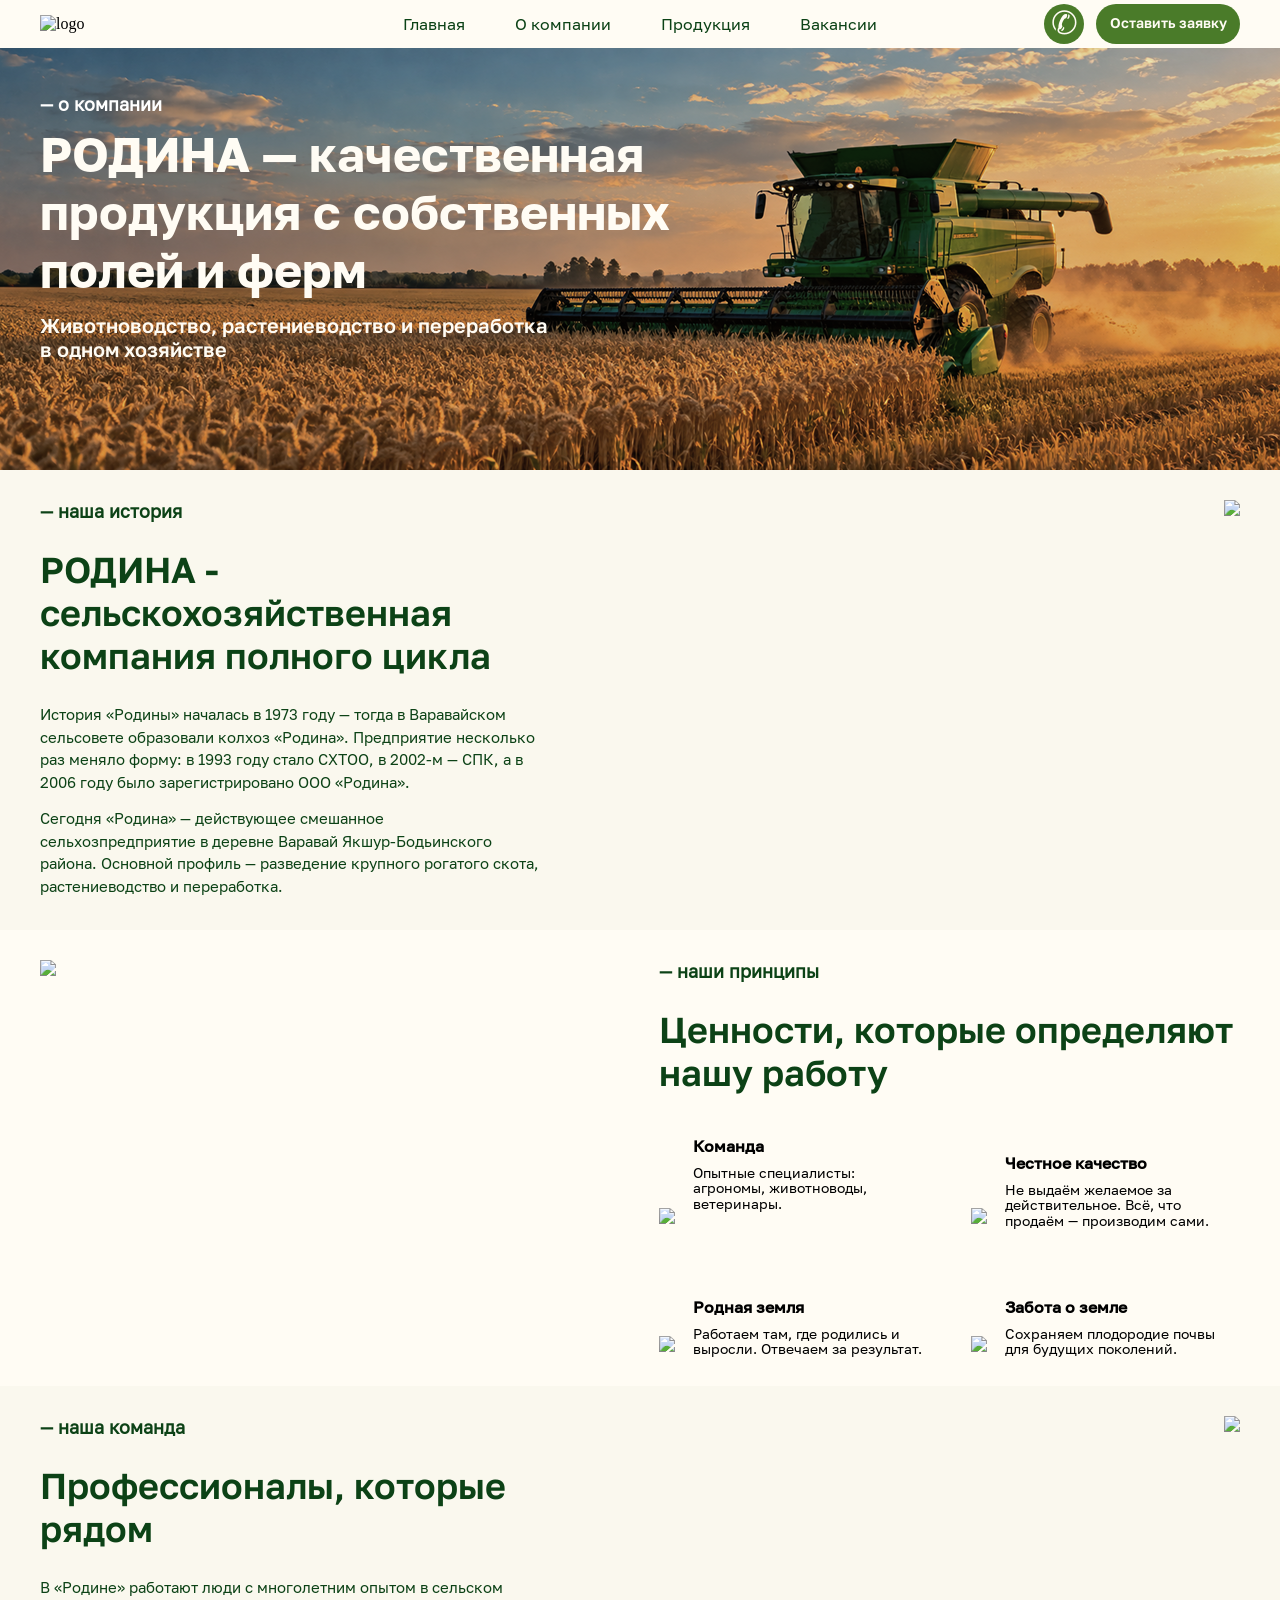
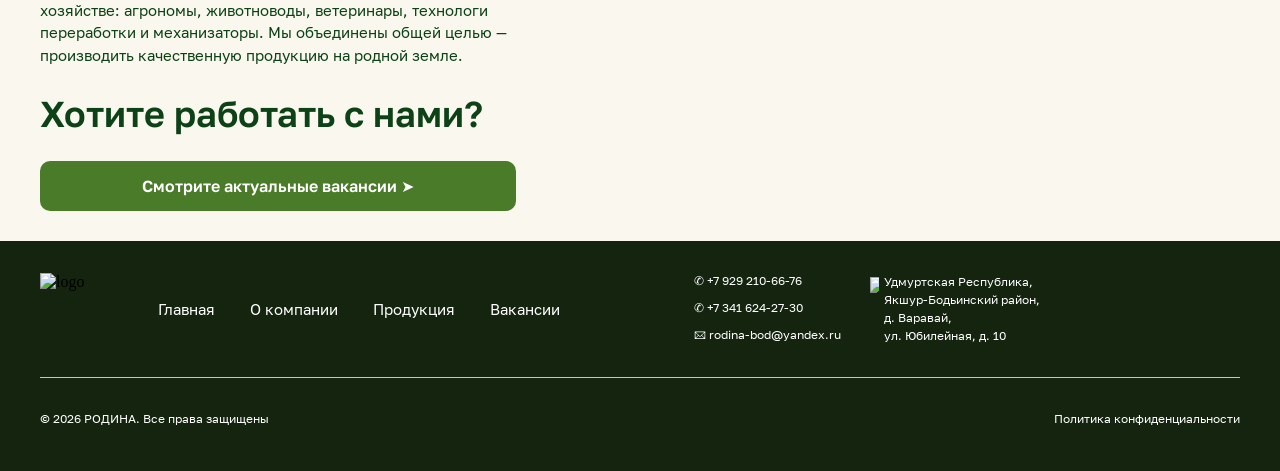
==== aboutus.html @ 53d074d2 "Add files via upload" ====
<!DOCTYPE html>
<html lang="en">
<head>
    <meta charset="UTF-8">
    <meta name="viewport" content="width=device-width, initial-scale=1.0">
    <title>О компании — Родина</title>
    <link rel="stylesheet" href="css/pages/aboutus.css">
    <link rel="stylesheet" href="css/style.css">
</head>
<body>
    <div class="container">
        <header>
            <div class="header_left">
                <img src="../site/img/base/LOGO.svg" alt="logo">
                <nav>
                    <ul>
                        <li><a href="index.html">Главная</a></li>
                        <li><a href="aboutus.html">О компании</a></li>
                        <li><a href="products.html">Продукция</a></li>
                        <li><a href="vacancii.html">Вакансии</a></li>
                    </ul>
                </nav>
            </div>
            <div class="header_btn">
                <div class="round_btn">
                    <a href="#">✆</a>
                </div>
                <div class="squart_btn">
                    <a href="#">Оставить заявку</a>
                </div>
            </div>
        </header>
    </div>
    <div class="aboutus-hero">
        <div class="container">
            <div class="aboutus-hero_text">
                <h6> — о компании</h6>
                <h1>РОДИНА — качественная продукция с собственных полей и ферм</h1>
                <h3>Животноводство, растениеводство и переработка в одном хозяйстве</h3>
            </div>    
        </div> 
    </div>
    <div class="history">
        <div class="container">
            <div class="history-block">
                <div class="history-block_left">
                    <h6> — наша история</h6>
                    <h2>РОДИНА - сельскохозяйственная компания полного цикла </h2>
                    <div class="history-block_text">
                        <p>История «Родины» началась в 1973 году — тогда в Варавайском сельсовете образовали колхоз «Родина». Предприятие несколько раз меняло форму: в 1993 году стало СХТОО, в 2002-м — СПК, а в 2006 году было зарегистрировано ООО «Родина».</p>
                        <p>Сегодня «Родина» — действующее смешанное сельхозпредприятие в деревне Варавай Якшур-Бодьинского района. Основной профиль — разведение крупного рогатого скота, растениеводство и переработка.</p>
                    </div>
                </div>
                <div class="history-block_right">
                    <img src="../site/img/aboutus/fon_2.png">
                </div>
            </div>
        </div>
    </div>
    <div class="container">
        <div class="principi">
            <div class="principi-left">
                <img src="../site/img/aboutus/img_3.png">
            </div>
            <div class="principi-right">
                <div class="principi-right_text">
                    <h6> — наши принципы</h6>
                    <h2>Ценности, которые определяют нашу работу</h2>
                </div>
                <div class="principi-right_grid">
                    <div class="grid-card">
                        <div class="grid-card-img">
                            <img src="../site/img/aboutus/people_svg.svg">
                        </div>
                        <div class="grid-card-text">
                            <h5>Команда</h5>
                            <p class="p-top">Опытные специалисты: агрономы, животноводы, ветеринары.</p>
                        </div>
                    </div>
                    <div class="grid-card">
                        <div class="grid-card-img">
                            <img src="../site/img/aboutus/milk.svg">
                        </div>
                        <div class="grid-card-text">
                            <h5>Честное качество</h5>
                            <p>Не выдаём желаемое за действительное. Всё, что продаём — производим сами.</p>
                        </div>
                    </div>
                    <div class="grid-card">
                        <div class="grid-card-img">
                            <img src="../site/img/aboutus/home.svg">
                        </div>
                        <div class="grid-card-text">
                            <h5>Родная земля</h5>
                            <p>Работаем там, где родились и выросли. Отвечаем за результат.</p>
                        </div>
                    </div>
                    <div class="grid-card">
                        <div class="grid-card-img">
                            <img src="../site/img/aboutus/plant.svg">
                        </div>
                        <div class="grid-card-text">
                            <h5>Забота о земле</h5>
                            <p>Сохраняем плодородие почвы для будущих поколений.</p>
                        </div>
                    </div>
                </div>
            </div>
        </div>
    </div>
    <div class="komanda">
        <div class="container">
            <div class="komanda-block">
                <div class="komanda-block_left">
                    <h6> — наша команда</h6>
                    <h2>Профессионалы, которые рядом</h2>
                    <p>В «Родине» работают люди с многолетним опытом в сельском хозяйстве: агрономы, животноводы, ветеринары, технологи переработки и механизаторы. Мы объединены общей целью — производить качественную продукцию на родной земле.</p>
                    <h2>Хотите работать с нами?</h2>
                    <div class="komanda-btn">
                        <a href="">Смотрите актуальные вакансии            ➤</a>
                    </div>
                </div>
                <div class="komanda-block_right">
                    <img src="../site/img/aboutus/img_4.png">
                </div>
            </div>
        </div>
    </div>
    <footer>
        <div class="container">
            <div class="footer-block">
                <div class="footer-top">
                    <div class="footer-top_left">
                        <img src="../site/img/base/белый logo.svg" alt="logo">
                        <nav>
                            <ul>
                                <li><a href="index.html">Главная</a></li>
                                <li><a href="aboutus.html">О компании</a></li>
                                <li><a href="products.html">Продукция</a></li>
                                <li><a href="vacancii.html">Вакансии</a></li>
                            </ul>
                        </nav>
                    </div>
                    <div class="footer-top_right">
                        <div class="footer_btn">
                            <a href="tel:+79292106676" class="contact-item">✆ +7 929 210-66-76</a>
                            <a href="tel:+73416242730" class="contact-item">✆ +7 341 624-27-30</a>
                            <a href="mailto:rodina-bod@yandex.ru" target="_blank" class="contact-item">🖂 rodina-bod@yandex.ru</a>
                        </div>
                        <div class="footer_address">
                            <img src="../site/img/base/ping.svg">
                            <a href="https://yandex.ru/maps/11148/udmurt-republic/house/yubileynaya_ulitsa_10/YUsYcwBgT00BQFttfX52eH5jYQ==/?ll=52.570821%2C57.278958&z=18.38" target="_blank" rel="noopener noreferrer"> Удмуртская Республика, Якшур-Бодьинский район, д. Варавай,<br> ул. Юбилейная, д. 10 </a>
                        </div>
                    </div>  
                </div>
                <div class="footer-bottom">
                    <p>© 2026 РОДИНА. Все права защищены</p>
                    <p>Политика конфиденциальности</p>
                </div>
            </div>    
        </div>
    </footer>
    <script src="js/script.js"></script>
</body>
</html>
---- css/pages/aboutus.css ----
.aboutus-hero {
    background-image: url(../../img/aboutus/fon_kombain.png);
    background-repeat: no-repeat;
    background-position: center;
    background-size: cover;
    width: 100%;
    min-height: 422px;
}

.aboutus-hero_text {
    padding-top: 45px;
    width: 682px;
}

.aboutus-hero_text h6 {
    color: white;
    margin-bottom: 10px;
}

.aboutus-hero_text h3 {
    margin-top: 14px;
    width: 517px;
}

.history {
    background-color: #FAF8EE;
    height: 460px;
}

.history-block {
    display: flex;
    justify-content: space-between;
    padding-top: 30px;
}

.history-block_left {
    width: 580px;
    display: grid;
    gap: 26px;
}

.history-block_text {
    display: grid;
    gap: 14px;
    width: 500px;
}



.principi {
    display: flex;
    justify-content: space-between;
    padding-top: 30px;
    padding-bottom: 30px;
}

.principi-right {
    width: 581px;
    display: grid;
    gap: 42px;
}

.principi-right_text {
    display: grid;
    gap: 26px;
}

.principi-right_grid {
    display: grid;
    grid-template-columns: 1fr 1fr;
    grid-template-rows: 1fr 1fr;
    row-gap: 36px;        
    column-gap: 42px;
}

.grid-card {
    display: flex;
    align-items: flex-end;
    gap: 18px;
}

.grid-card-text p{
    font-size: 14px;
    color: #000;
    line-height: 110%;
}

.grid-card-text {
    display: grid;
    gap: 9px;
}

.p-top {
    margin-bottom: 17px;
}

.komanda {
    background-color: #FAF8EE;
}

.komanda-block {
    padding: 30px 0 30px 0;
    display: flex;
    justify-content: space-between;
}

.komanda-block_left {
    width: 476px;
    display: grid;
    gap: 26px;
}

.komanda-btn {
    border-radius: 10px;
    width: 476px;
    height: 50px;
    background-color: #4A7B29;
    display: flex;
    align-items: center;
    justify-content: center;
}

.komanda-btn a {
    color: white;
    font-size: 16px;
    font-family: Golos-Text_SemiBold;
}
---- css/style.css ----
@font-face {
  font-family: Golos-Text_Regular;
  src: url(../fonts/Golos-Text_Regular.ttf);
}

@font-face {
  font-family: Golos-Text_SemiBold;
  src: url(../fonts/golos-text-semibold.ttf);
}

@font-face {
    font-family: Golos-Text_Bold;
    src: url(../fonts/Golos-Text_Bold.ttf);
}

@font-face {
    font-family: Golos-Text_Medium;
    src: url(../fonts/Golos-Text_Medium.ttf);
}

* {
    margin: 0;
    padding: 0;
}

html {
    scroll-behavior: smooth;
}

body{
    background-color: #FFFCF4
}

.container {
  max-width: 1200px;
  margin: 0 auto;
  /* padding: 0 15px; */
}

header {
    display: flex;
    gap: 148px;
    margin-top: 4px;
    margin-bottom: 4px;
}

.header_left {
    display: flex;
    align-items: center;
}

.header_btn {
    display: flex;
    align-items: center;
}

nav{
    width: 512px;
    display: flex;
    text-align: center;
    justify-content: center;
}

ul {
    display: flex;
    gap: 50px;
}

li {
    list-style: none;
}

a {
    text-decoration: none;
}

h1 {
    font-family: Golos-Text_Bold;
    font-size: 48px;
    color: #FFFCF4;
}

h3 {
    font-size: 20px;
    color: #FFFCF4;
    font-family: Golos-Text_SemiBold;
}

header img{
    width: 222px;
}

ul a{
    color: #0C4216;
    font-family: Golos-Text_Regular;
    font-style: 18px;
}

h6 {
    font-size: 18px;
    font-family: Golos-Text_Regular;
    color: #0C4216;
}

h2 {
    font-size: 36px;
    font-family: Golos-Text_SemiBold;
    color: #0C4216;
}

p {
    font-size: 15px;
    font-family: Golos-Text_Regular;
    color: #0C4216;
    line-height: 150%;
}

h4 {
    color: #fff;
    font-size: 30px;
    font-family: Golos-Text_SemiBold;
    text-align: center;
    height: 72px;
}

h5 {
    font-family: Golos-Text_Medium;
    font-size: 16px;
    color: #000;
}

.header_btn{
    display: flex;
    gap: 12px;
}

.header_btn a{
    color: #FFFCF4;
    font-family: Golos-Text_SemiBold;
    margin-top: -3px;
}

.round_btn {
    background-color: #4A7B29;
    width: 40px;
    height: 40px;
    font-size: 32px;
    border-radius: 50%;
    display: flex;
    justify-content: center;
    align-items: center;
}

.squart_btn{
    width: 144px;
    height: 40px;
    border-radius: 50%;
    font-size: 14px;
    background-color: #4A7B29;
    border-radius: 40px;
    display: flex;
    justify-content: center;
    align-items: center;
}

.header_left {
    display: flex;
    gap: 122px;
}


.hero {
    min-height: 422px;
    overflow: hidden;
    position: relative;
}

.hero-bg {
    position: absolute;
    top: 0; 
    left: 0;
    width: 100%; 
    height: 100%;
    background-size: cover;
    background-position: center;
    opacity: 0;
    transition: opacity 1s ease-in-out;
}

.hero-bg.active {
    opacity: 1;
}

.hero-bg-1 { background-image: url('../img/base/fon_traktor\ 1.png'); }
.hero-bg-2 { background-image: url('../img/base/fon_3.png'); }
.hero-bg-3 { background-image: url('../img/base/fon_4.png'); } 

.hero .container {
    position: relative;
    z-index: 2;
}

.hero-content > * {
    opacity: 0;
    transform: translateY(20px);
    transition: all 0.8s ease-out;
}

.hero-content.show > * {
    opacity: 1;
    transform: translateY(0);
}

.hero-content.show h1 { transition-delay: 0.2s; }
.hero-content.show h3 { transition-delay: 0.4s; }
.hero-content.show .hero_btn { transition-delay: 0.6s; }

.hero_block{
    display: grid;
    gap: 49px;
}

.hero_text {
    padding-top: 77px;
    width: 682px;
    display: grid;
    gap: 33px;
}

.hero_btn {
    background: rgba(74, 123, 41, 0.88);
    width: 200px;
    height: 50px;
    border-radius: 10px;
    display: flex;
    align-items: center;
    justify-content: center;
}

.hero_btn a {
    color: #FFFCF4;
    font-size: 16px;
    font-family: Golos-Text_SemiBold;
}

.info_block {
    margin-top: 64px;
    margin-bottom: 64px;
}

.info_block_card{
    display: flex;
    gap: 28px;
}

.info_block_card h5{
    font-family: Golos-Text_Medium;
    font-size: 16px;
    color: #000;
}

.info_block_card p {
    font-family: Golos-Text_Regular;
    font-size: 14px;
}

.info_card {
    display: flex;
    gap: 18px;
    max-width: 267px;
}

.info_card_text {
    display: grid;
    gap: 7px;
}

.info_card_img{
    display: flex;
    align-items: flex-end;
}

.about-us_left {
    width: 580px;
    display: grid;
}

.about-us_block {
    display: flex;
    justify-content: space-between;
    padding-top: 30px;
    padding-bottom: 30px;
}

.about-us-text h2 {
    margin: 8px 0 19px 0;
}

.about-us {
    background-color: #FAF8EE;
}

.about-us_btn {
    border-radius: 10px;
    width: 350px;
    height: 50px;
    background-color: #4A7B29;
    display: flex;
    align-items: center;
    justify-content: center;
    margin-top: 31px;
}

.about-us_btn a {
    font-family: Golos-Text_SemiBold;
    font-size: 16px;
    text-align: center;
    color: #fff;
}

.about-us_right-top {
    width: 200px;
    height: 150px;
    position: absolute;
    bottom: 20px;
    right: 20px;
    padding: 15px;
    border-radius: 15px;
    background: rgba(241, 241, 232, 0.84);
    display: grid;
    gap: 6px;
}

.about-us_right-top h5 {
    font-size: 16px;
    font-family: Golos-Text_Medium;
}

.about-us_right-top p {
    font-size: 14px;
    color: #000;
}

.about-us_right {
    position: relative;
}

.product-text{
    display: flex;
    justify-content: space-between;
}

.product-text_right {
    display: flex;
    align-items: flex-end;
}

.product-text_right a {
    color: #0C4216;
    font-family: Golos-Text_SemiBold;
    font-size: 18px;
}

.product-text_left {
    width: 448px;
}

.product-card {
    border: 1px solid rgba(199, 199, 199, 0.44);
    overflow: hidden;
    display: flex;
    flex-direction: column;
    height: 224px;
}

.product-card p {
    font-family: Golos-Text_Regular;
    font-size: 12px;
    width: 240px;
}

.product-card h5 {
    font-family: Golos-Text_Medium;
    font-size: 16px;
    color: #0C4216;
    margin: 8px 0 7px 0;
}

.product-card-block {
    display: flex;
    gap: 26px;
    margin-top: 42px;
}

.product-card_text_left {
    margin: 0 20px 0 20px;
}

.product-card_text {
    margin-left: 20px;
}

.product-text h2{
    margin: 8px 0 19px 0;
}

.product{
    margin: 30px 0 80px 0;
}

.doverie {
    background-image: url(../img/base/фон.png);
    background-repeat: no-repeat;
    background-position: center;
    background-size: cover;
    width: 100%;
    min-height: 300px;
}

.doverie h2 {
    color: #fff;
    padding-top: 30px;
    margin-bottom: 41px;
}

.doverie-block {
    display: flex;
    gap: 50px;
    height: 151px;
    margin-bottom: 35px;
}

.doverie-block img {
    margin-top: 36px;
}

.doverie-block_card p {
    color: #fff;
    font-size: 18px;
    font-family: Golos-Text_Regular;
    text-align: center;
}

.doverie-block_card {
    max-width: 212px;
    display: grid;
    gap: 13px;
}

.address {
    display: flex;
    justify-content: space-between;
}

.address-left_contact {
    display: grid;
    gap: 2px;
    margin-top: 35px;
    margin-bottom: 35px;
}

.address-left a {
    font-family: Golos-Text_SemiBold;
    font-size: 20px;
    color: #0C4216;
    font-weight: 600;

}

.address-left {
    width: 309px;
}

footer {
    background-color: #14240F;
    height: 230px;
}

.footer-block {
    padding-top: 32px;
}

.footer-top {
    display: flex;
    gap: 132px;
    padding-bottom: 32px;
    border-bottom: 1px solid rgba(199, 199, 199, 53);
}

.footer-top_left {
    display: flex;
    gap: 72px;
}

.footer-top_left a {
    color: #fff;
    font-size: 15px;
    font-family: Golos-Text_Regular;
}

.footer-top_left ul {
    display: flex;
    gap: 35px;
}

.footer-top_left nav {
    width: 406px;
    align-items: center;
}

.footer-top_right {
    display: flex;
    gap: 29px;
}

.footer-top_right a {
    color: #fff;
    font-size: 12px;
    font-family: Golos-Text_Regular;
}

.footer_btn {
    display: grid;
    gap: 8px;
}

.footer_address {
    width: 172px;
    display: flex;
    gap: 5px;
    align-items: flex-start
}

.footer_address img {
    width: 9px;
    margin-top: 4px;
}

.footer_address a{
    color: #fff;
    font-size: 12px;
    font-family: Golos-Text_Regular;
    line-height: 150%;
}

.footer-bottom {
    padding-top: 32px;
    display: flex;
    justify-content: space-between;
}

.footer-bottom p {
    color: #fff;
    font-size: 12px;
    font-family: Golos-Text_Regular;
}




.squart_btn:hover, 
.round_btn:hover, 
.about-us_btn:hover,
.komanda-btn:hover,
.products-grid_card-btn:hover,
.products-zayavka-btn:hover,
.vacancii-block-btn:hover {
    background-color: #0C4216;
    color: #FFFCF4;
    transition: all 0.6s ease;
}

.product-text_right:hover {
    transform: scale(1.05);
    transform: translateY(-2px);
    transition: all 0.3s ease;
}

.hero_btn:hover {
    background: #0C4216;
    opacity: 0.88;
}

.yslovia-btn:hover {
    background-color: #0C4216;
    color: #FAF8EE;
}

.yslovia-btn:hover a {
    color: white;
}


/* Стили для активного пункта меню */
nav ul li a.active {
    color: #4A7B29; /* Ваш фирменный зеленый цвет */
    border-bottom: 2px solid #4A7B29; /* Подчеркивание */
    padding-bottom: 5px; /* Отступ от текста до линии */
}

/* Стили для активного пункта в подвале (чтобы было белым) */
footer nav ul li a.active {
    color: #fff;
    border-bottom: 2px solid #fff;
}
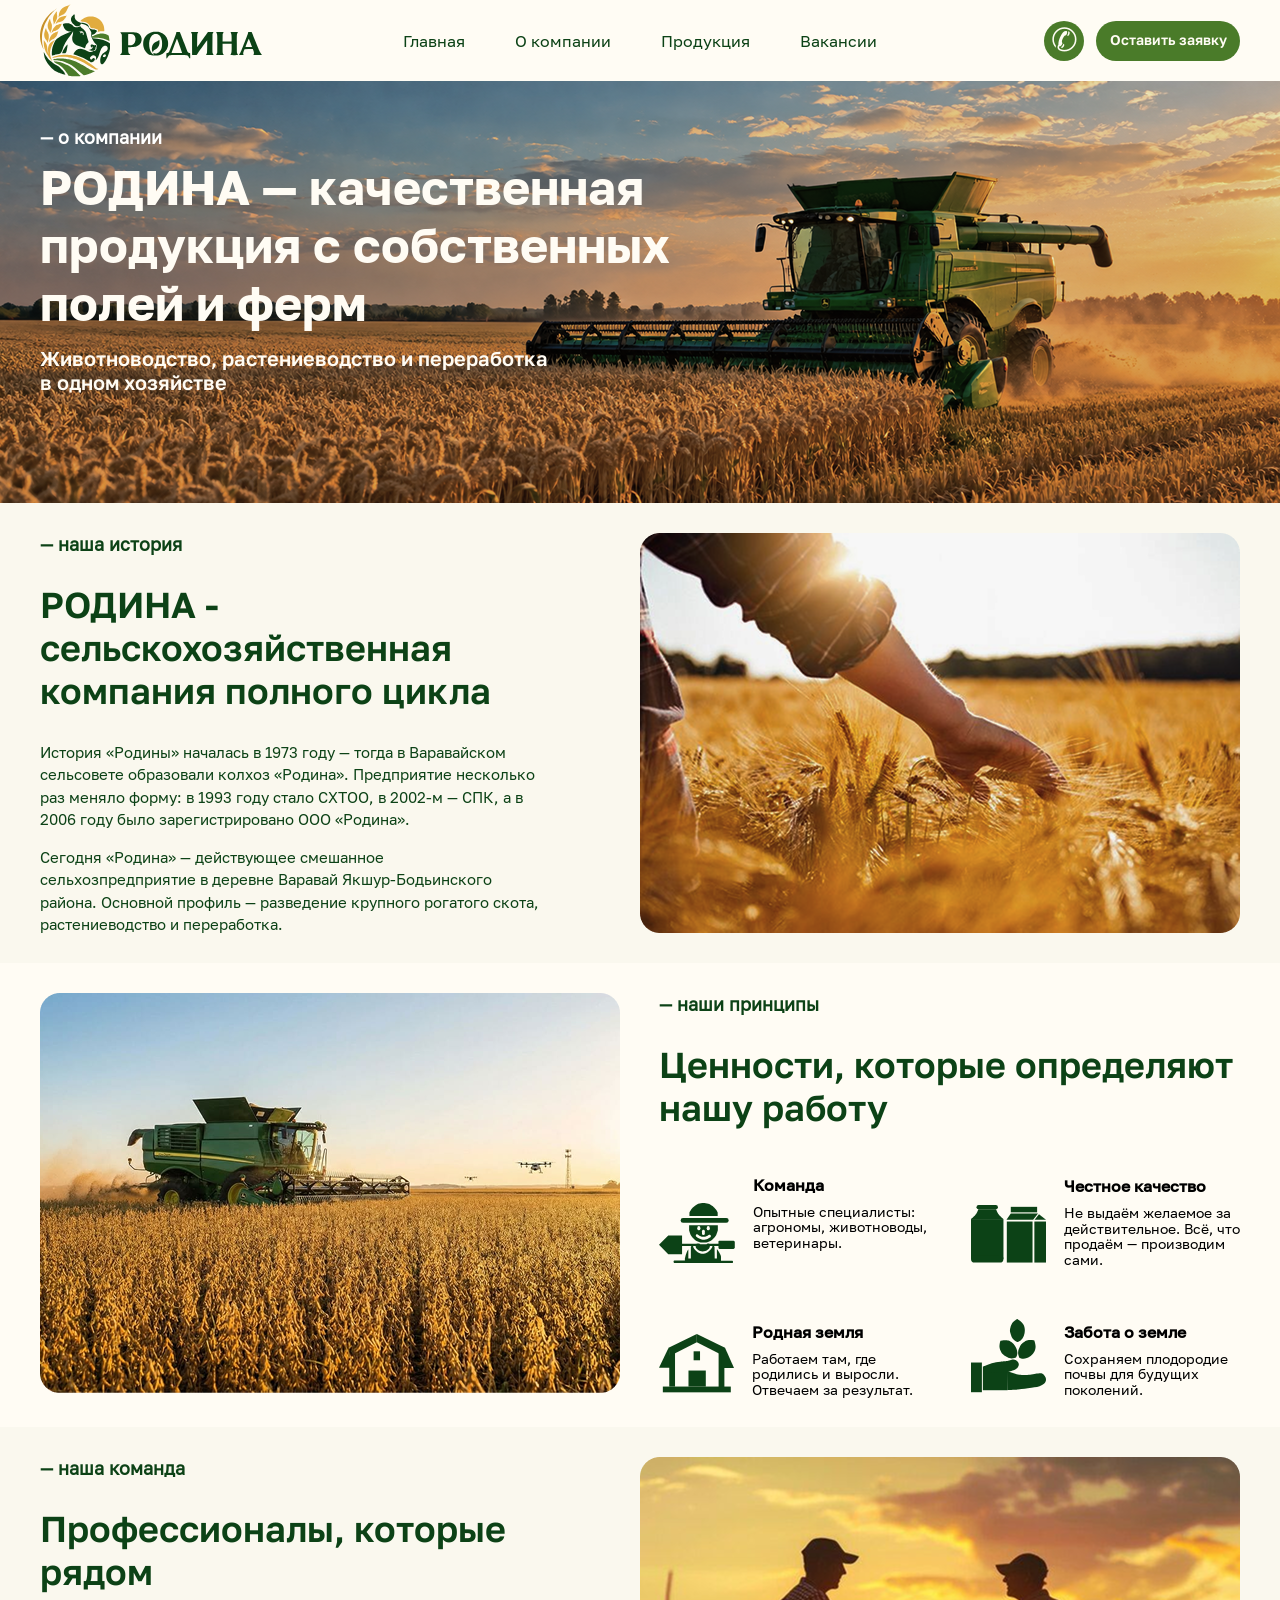
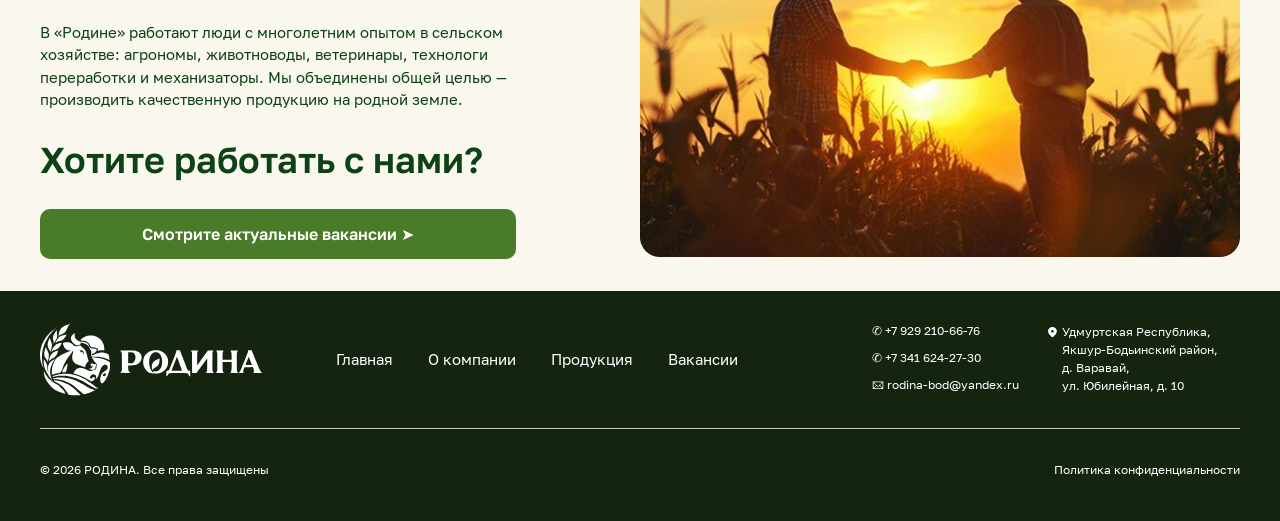
==== commit 70a2c339: "Add files via upload" ====
--- a/aboutus.html
+++ b/aboutus.html
@@ -8,10 +8,10 @@
     <link rel="stylesheet" href="css/style.css">
 </head>
 <body>
-    <div class="container">
-        <header>
+    <header class="site-header">
+        <div class="container">
             <div class="header_left">
-                <img src="../site/img/base/LOGO.svg" alt="logo">
+                <img src="img/base/LOGO.svg" alt="logo">
                 <nav>
                     <ul>
                         <li><a href="index.html">Главная</a></li>
@@ -29,8 +29,8 @@
                     <a href="#">Оставить заявку</a>
                 </div>
             </div>
-        </header>
-    </div>
+        </div>    
+    </header>
     <div class="aboutus-hero">
         <div class="container">
             <div class="aboutus-hero_text">
@@ -52,7 +52,7 @@
                     </div>
                 </div>
                 <div class="history-block_right">
-                    <img src="../site/img/aboutus/fon_2.png">
+                    <img src="img/aboutus/fon_2.png">
                 </div>
             </div>
         </div>
@@ -60,7 +60,7 @@
     <div class="container">
         <div class="principi">
             <div class="principi-left">
-                <img src="../site/img/aboutus/img_3.png">
+                <img src="img/aboutus/img_3.png">
             </div>
             <div class="principi-right">
                 <div class="principi-right_text">
@@ -70,7 +70,7 @@
                 <div class="principi-right_grid">
                     <div class="grid-card">
                         <div class="grid-card-img">
-                            <img src="../site/img/aboutus/people_svg.svg">
+                            <img src="img/aboutus/people_svg.svg">
                         </div>
                         <div class="grid-card-text">
                             <h5>Команда</h5>
@@ -79,7 +79,7 @@
                     </div>
                     <div class="grid-card">
                         <div class="grid-card-img">
-                            <img src="../site/img/aboutus/milk.svg">
+                            <img src="img/aboutus/milk.svg">
                         </div>
                         <div class="grid-card-text">
                             <h5>Честное качество</h5>
@@ -88,7 +88,7 @@
                     </div>
                     <div class="grid-card">
                         <div class="grid-card-img">
-                            <img src="../site/img/aboutus/home.svg">
+                            <img src="img/aboutus/home.svg">
                         </div>
                         <div class="grid-card-text">
                             <h5>Родная земля</h5>
@@ -97,7 +97,7 @@
                     </div>
                     <div class="grid-card">
                         <div class="grid-card-img">
-                            <img src="../site/img/aboutus/plant.svg">
+                            <img src="img/aboutus/plant.svg">
                         </div>
                         <div class="grid-card-text">
                             <h5>Забота о земле</h5>
@@ -117,11 +117,11 @@
                     <p>В «Родине» работают люди с многолетним опытом в сельском хозяйстве: агрономы, животноводы, ветеринары, технологи переработки и механизаторы. Мы объединены общей целью — производить качественную продукцию на родной земле.</p>
                     <h2>Хотите работать с нами?</h2>
                     <div class="komanda-btn">
-                        <a href="">Смотрите актуальные вакансии            ➤</a>
+                        <a href="vacancii.html#vacancii">Смотрите актуальные вакансии            ➤</a>
                     </div>
                 </div>
                 <div class="komanda-block_right">
-                    <img src="../site/img/aboutus/img_4.png">
+                    <img src="img/aboutus/img_4.png">
                 </div>
             </div>
         </div>
@@ -131,7 +131,7 @@
             <div class="footer-block">
                 <div class="footer-top">
                     <div class="footer-top_left">
-                        <img src="../site/img/base/белый logo.svg" alt="logo">
+                        <img src="img/base/белый logo.svg" alt="logo">
                         <nav>
                             <ul>
                                 <li><a href="index.html">Главная</a></li>
@@ -148,7 +148,7 @@
                             <a href="mailto:rodina-bod@yandex.ru" target="_blank" class="contact-item">🖂 rodina-bod@yandex.ru</a>
                         </div>
                         <div class="footer_address">
-                            <img src="../site/img/base/ping.svg">
+                            <img src="img/base/ping.svg">
                             <a href="https://yandex.ru/maps/11148/udmurt-republic/house/yubileynaya_ulitsa_10/YUsYcwBgT00BQFttfX52eH5jYQ==/?ll=52.570821%2C57.278958&z=18.38" target="_blank" rel="noopener noreferrer"> Удмуртская Республика, Якшур-Бодьинский район, д. Варавай,<br> ул. Юбилейная, д. 10 </a>
                         </div>
                     </div>  
--- a/css/style.css
+++ b/css/style.css
@@ -127,6 +127,20 @@
     font-family: Golos-Text_Medium;
     font-size: 16px;
     color: #000;
+}
+
+.site-header {
+    position: sticky;   
+    top: 0;              
+    z-index: 100;    
+    background-color: #FFFCF4;
+}
+
+.site-header .container {
+    display: flex;
+    justify-content: space-between;
+    align-items: center;
+    width: 1200px;
 }
 
 .header_btn{
@@ -567,7 +581,7 @@
 .vacancii-block-btn:hover {
     background-color: #0C4216;
     color: #FFFCF4;
-    transition: all 0.6s ease;
+    transition: all 0.3s ease;
 }
 
 .product-text_right:hover {
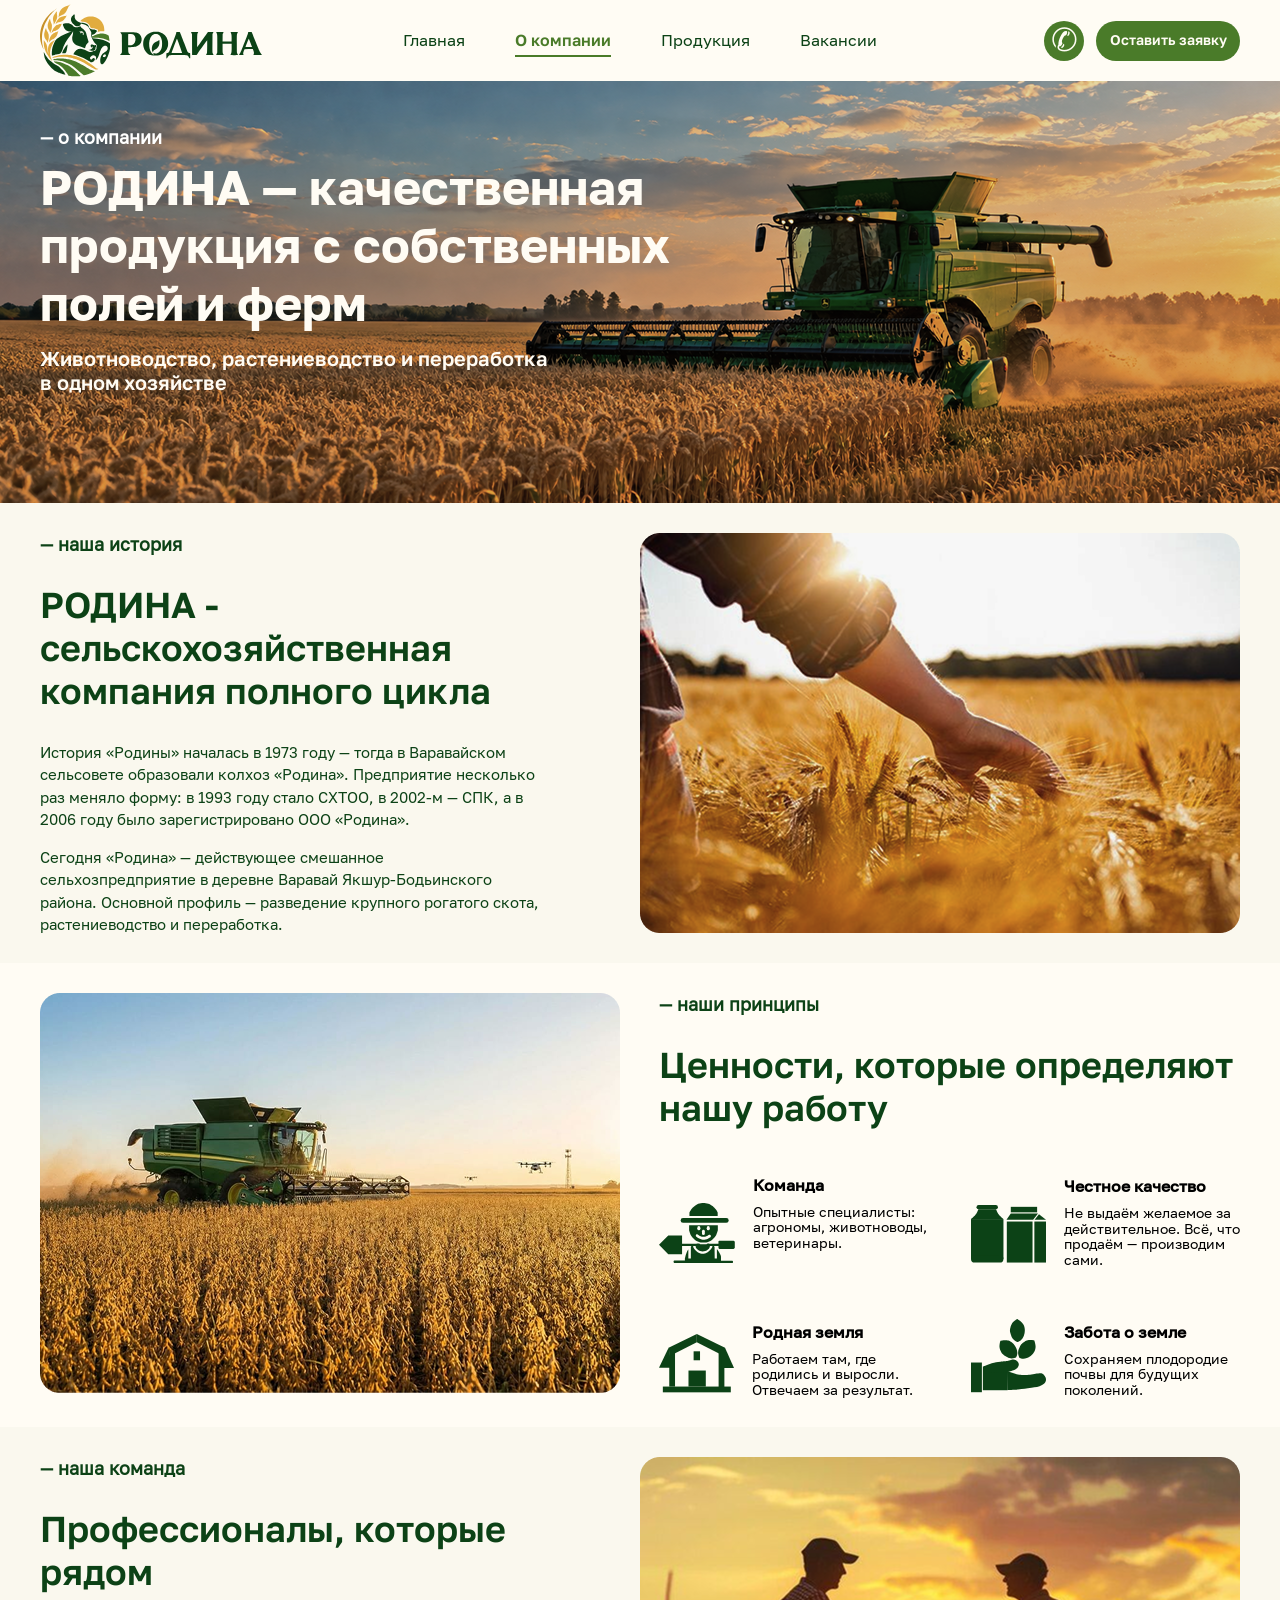
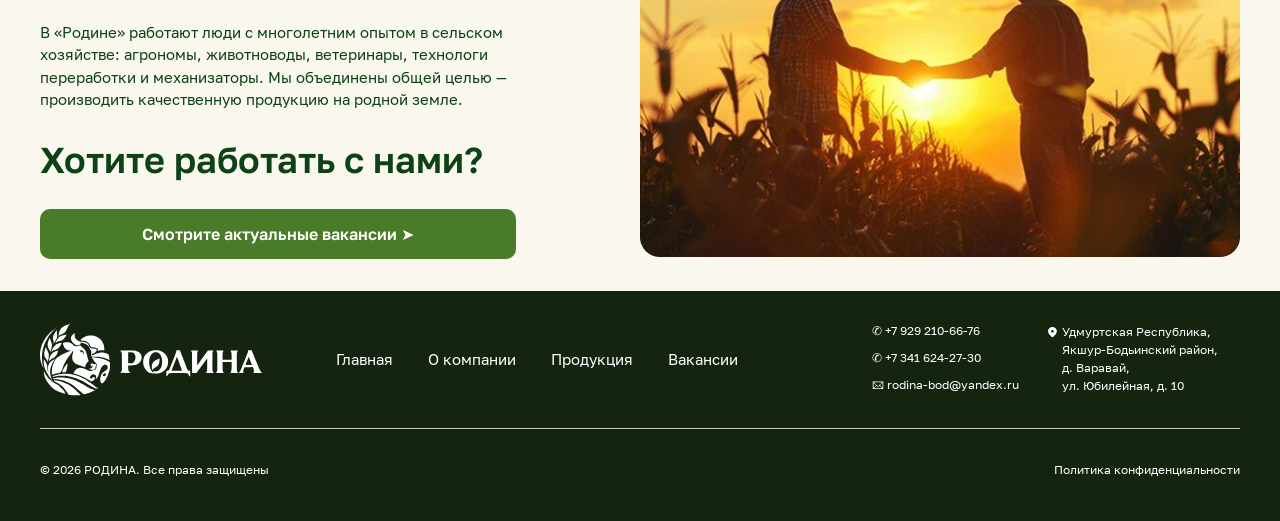
==== commit b50d3c8b: "Add files via upload" ====
--- a/aboutus.html
+++ b/aboutus.html
@@ -6,6 +6,8 @@
     <title>О компании — Родина</title>
     <link rel="stylesheet" href="css/pages/aboutus.css">
     <link rel="stylesheet" href="css/style.css">
+    <link rel="stylesheet" href="css/adaptiv.css">
+    <link rel="icon" type="image/svg+xml" href="img/faviconwhite.svg">
 </head>
 <body>
     <header class="site-header">
@@ -13,11 +15,12 @@
             <div class="header_left">
                 <img src="img/base/LOGO.svg" alt="logo">
                 <nav>
-                    <ul>
-                        <li><a href="index.html">Главная</a></li>
-                        <li><a href="aboutus.html">О компании</a></li>
-                        <li><a href="products.html">Продукция</a></li>
-                        <li><a href="vacancii.html">Вакансии</a></li>
+                    <ul id="nav-list">
+                        <span class="nav-indicator"></span>
+                        <li><a href="index.html" class="nav-link">Главная</a></li>
+                        <li><a href="aboutus.html" class="nav-link">О компании</a></li>
+                        <li><a href="products.html" class="nav-link">Продукция</a></li>
+                        <li><a href="vacancii.html" class="nav-link">Вакансии</a></li>
                     </ul>
                 </nav>
             </div>
@@ -26,7 +29,7 @@
                     <a href="#">✆</a>
                 </div>
                 <div class="squart_btn">
-                    <a href="#">Оставить заявку</a>
+                    <a href="#" onclick="openModal('order'); return false;">Оставить заявку</a>
                 </div>
             </div>
         </div>    
@@ -160,6 +163,45 @@
             </div>    
         </div>
     </footer>
+    <div class="modal" id="requestModal">
+        <div class="modal-block">
+            <button class="btn-close" type="button" onclick="closeModal()">×</button>
+            
+            <h2 id="modalTitle">Оформить заказ</h2>
+            <p id="modalDescription">Оставьте заявку, и мы свяжемся с вами</p>
+            
+            <form id="requestForm">
+                <div id="productField">
+                    <label for="product">Продукция</label>
+                    <select name="product" id="product">
+                        <option value="" disabled selected hidden></option>
+                        <option value="Зерно">Зерно</option>
+                        <option value="Молоко и молочная продукция">Молоко и молочная продукция</option>
+                        <option value="Мясо и субпродукты">Мясо и субпродукты</option>
+                        <option value="Корма и комбикорма">Корма и комбикорма</option>
+                        <option value="Полуфабрикаты">Полуфабрикаты</option>
+                        <option value="Многолетние культуры">Многолетние культуры</option>
+                    </select>
+                </div>
+
+                <div id="vacancyField" hidden>
+                    <label for="vacancy">Вакансия</label>
+                    <input id="vacancy" name="vacancy">
+                </div>
+
+                <label for="name">Ваше имя *</label>
+                <input id="name" name="name" required>
+
+                <label for="contact">Телефон или email *</label>
+                <input id="contact" name="contact" required>
+
+                <label for="details" id="detailsLabel">Количество и комментарий</label>
+                <textarea id="details" name="details" rows="3"></textarea>
+                
+                <button type="submit" id="submitButton">Отправить заявку</button>
+            </form>
+        </div> 
+    </div>
     <script src="js/script.js"></script>
 </body>
 </html>
--- a/css/pages/aboutus.css
+++ b/css/pages/aboutus.css
@@ -80,7 +80,7 @@
 }
 
 .grid-card-text p{
-    font-size: 14px;
+    font-size: 0.875rem; /* 14px */
     color: #000;
     line-height: 110%;
 }
@@ -122,6 +122,6 @@
 
 .komanda-btn a {
     color: white;
-    font-size: 16px;
+    font-size: 1rem; /* 16px */
     font-family: Golos-Text_SemiBold;
 }
--- a/css/style.css
+++ b/css/style.css
@@ -76,12 +76,12 @@
 
 h1 {
     font-family: Golos-Text_Bold;
-    font-size: 48px;
+    font-size: 3rem; /* 48px */
     color: #FFFCF4;
 }
 
 h3 {
-    font-size: 20px;
+    font-size: 1.25rem; /* 20px */
     color: #FFFCF4;
     font-family: Golos-Text_SemiBold;
 }
@@ -97,19 +97,19 @@
 }
 
 h6 {
-    font-size: 18px;
+    font-size: 1.125rem; /* 18px */
     font-family: Golos-Text_Regular;
     color: #0C4216;
 }
 
 h2 {
-    font-size: 36px;
+    font-size: 2.25rem; /* 36px */
     font-family: Golos-Text_SemiBold;
     color: #0C4216;
 }
 
 p {
-    font-size: 15px;
+    font-size: 0.9375rem; /* 15px */
     font-family: Golos-Text_Regular;
     color: #0C4216;
     line-height: 150%;
@@ -117,7 +117,7 @@
 
 h4 {
     color: #fff;
-    font-size: 30px;
+    font-size: 1.875rem; /* 30px */
     font-family: Golos-Text_SemiBold;
     text-align: center;
     height: 72px;
@@ -125,7 +125,7 @@
 
 h5 {
     font-family: Golos-Text_Medium;
-    font-size: 16px;
+    font-size: 1rem; /* 16px */
     color: #000;
 }
 
@@ -158,7 +158,7 @@
     background-color: #4A7B29;
     width: 40px;
     height: 40px;
-    font-size: 32px;
+    font-size: 2rem; /* 32px */
     border-radius: 50%;
     display: flex;
     justify-content: center;
@@ -169,7 +169,7 @@
     width: 144px;
     height: 40px;
     border-radius: 50%;
-    font-size: 14px;
+    font-size: 0.875rem; /* 14px */
     background-color: #4A7B29;
     border-radius: 40px;
     display: flex;
@@ -253,7 +253,7 @@
 
 .hero_btn a {
     color: #FFFCF4;
-    font-size: 16px;
+    font-size: 1rem; /* 16px */
     font-family: Golos-Text_SemiBold;
 }
 
@@ -269,13 +269,13 @@
 
 .info_block_card h5{
     font-family: Golos-Text_Medium;
-    font-size: 16px;
+    font-size: 1rem; /* 16px */
     color: #000;
 }
 
 .info_block_card p {
     font-family: Golos-Text_Regular;
-    font-size: 14px;
+    font-size: 0.875rem; /* 14px */
 }
 
 .info_card {
@@ -327,7 +327,7 @@
 
 .about-us_btn a {
     font-family: Golos-Text_SemiBold;
-    font-size: 16px;
+    font-size: 1rem; /* 16px */
     text-align: center;
     color: #fff;
 }
@@ -346,12 +346,12 @@
 }
 
 .about-us_right-top h5 {
-    font-size: 16px;
+    font-size: 1rem; /* 16px */
     font-family: Golos-Text_Medium;
 }
 
 .about-us_right-top p {
-    font-size: 14px;
+    font-size: 0.875rem; /* 14px */
     color: #000;
 }
 
@@ -372,7 +372,7 @@
 .product-text_right a {
     color: #0C4216;
     font-family: Golos-Text_SemiBold;
-    font-size: 18px;
+    font-size: 1.125rem; /* 18px */
 }
 
 .product-text_left {
@@ -389,13 +389,13 @@
 
 .product-card p {
     font-family: Golos-Text_Regular;
-    font-size: 12px;
+    font-size: 0.75rem; /* 12px */
     width: 240px;
 }
 
 .product-card h5 {
     font-family: Golos-Text_Medium;
-    font-size: 16px;
+    font-size: 1rem; /* 16px */
     color: #0C4216;
     margin: 8px 0 7px 0;
 }
@@ -450,7 +450,7 @@
 
 .doverie-block_card p {
     color: #fff;
-    font-size: 18px;
+    font-size: 1.125rem; /* 18px */
     font-family: Golos-Text_Regular;
     text-align: center;
 }
@@ -475,7 +475,7 @@
 
 .address-left a {
     font-family: Golos-Text_SemiBold;
-    font-size: 20px;
+    font-size: 1.25rem; /* 20px */
     color: #0C4216;
     font-weight: 600;
 
@@ -508,7 +508,7 @@
 
 .footer-top_left a {
     color: #fff;
-    font-size: 15px;
+    font-size: 0.9375rem; /* 15px */
     font-family: Golos-Text_Regular;
 }
 
@@ -529,7 +529,7 @@
 
 .footer-top_right a {
     color: #fff;
-    font-size: 12px;
+    font-size: 0.75rem; /* 12px */
     font-family: Golos-Text_Regular;
 }
 
@@ -552,7 +552,7 @@
 
 .footer_address a{
     color: #fff;
-    font-size: 12px;
+    font-size: 0.75rem; /* 12px */
     font-family: Golos-Text_Regular;
     line-height: 150%;
 }
@@ -565,7 +565,7 @@
 
 .footer-bottom p {
     color: #fff;
-    font-size: 12px;
+    font-size: 0.75rem; /* 12px */
     font-family: Golos-Text_Regular;
 }
 
@@ -619,6 +619,233 @@
 }
 
 
-
-
-
+/* .modal-overlay {
+  display: none;
+  position: fixed;
+  inset: 0;
+  z-index: 9999;
+  padding: 20px;
+  background: rgba(20, 30, 20, 0.6);
+  backdrop-filter: blur(4px);
+  align-items: center;
+  justify-content: center;
+}
+
+.modal-overlay.active {
+  display: flex;
+}
+
+.modal-card {
+  position: relative;
+  width: 100%;
+  max-width: 520px;
+  max-height: 90vh;
+  overflow-y: auto;
+  padding: 30px;
+  border-radius: 16px;
+  background-color: #fffcf4;
+  background-image:
+    linear-gradient(#fffcf4ee, #fffcf4ee),
+    url("images/modal-bg.png");
+  background-size: cover;
+  background-position: center;
+  box-shadow: 0 20px 60px #0003;
+}
+
+.modal-card h2 {
+  color: #31583a;
+  margin-top: 0;
+}
+
+.modal-card label {
+  display: block;
+  margin: 14px 0 6px;
+  color: #31583a;
+  font-weight: 600;
+}
+
+.modal-card input,
+.modal-card select,
+.modal-card textarea {
+  width: 100%;
+  box-sizing: border-box;
+  padding: 12px;
+  border: 1px solid #d5dacd;
+  border-radius: 8px;
+  background: #fff;
+  font: inherit;
+}
+
+.modal-card button[type="submit"] {
+  width: 100%;
+  margin-top: 20px;
+  padding: 14px;
+  border: 0;
+  border-radius: 8px;
+  background: #31583a;
+  color: white;
+  cursor: pointer;
+}
+
+.modal-close {
+  position: absolute;
+  top: 12px;
+  right: 16px;
+  border: 0;
+  background: transparent;
+  color: #31583a;
+  font-size: 28px;
+  cursor: pointer;
+} */
+
+
+/* --- Фон модального окна (затемнение) --- */
+.modal {
+    display: none; /* Скрыто по умолчанию */
+    position: fixed;
+    top: 0;
+    left: 0;
+    width: 100%;
+    height: 100%;
+    z-index: 9999;
+    
+    /* Ваш запрошенный фон */
+    background: rgba(20, 30, 20, 0.6);
+    backdrop-filter: blur(4px);
+    
+    align-items: center;
+    justify-content: center;
+}
+
+/* Класс для открытия (добавляется через JS) */
+.modal.active {
+    display: flex;
+}
+
+/* --- Сама белая карточка --- */
+.modal-block {
+    background-color: #FFFCF4;
+    border-radius: 20px;
+    width: 100%;
+    max-width: 480px;
+    padding: 40px;
+    position: relative;
+    box-sizing: border-box;
+}
+
+/* --- Кнопка закрытия (крестик) --- */
+.btn-close {
+    position: absolute;
+    top: 15px;
+    right: 20px;
+    background: transparent;
+    border: none;
+    font-size: 2rem; /* 32px */
+    font-family: Golos-Text_Regular;
+    color: #0C4216;
+    cursor: pointer;
+}
+
+/* --- Заголовок и текст --- */
+.modal-block h2 {
+    font-family: Golos-Text_SemiBold;
+    font-size: 1.75rem; /* 28px */
+    color: #0C4216;
+    margin-top: 0;
+    margin-bottom: 10px;
+}
+
+.modal-block p {
+    font-family: Golos-Text_Regular;
+    font-size: 0.9375rem; /* 15px */
+    color: #0C4216;
+    margin-bottom: 20px;
+}
+
+/* --- Подписи (label) --- */
+.modal-block label {
+    display: block;
+    font-family: Golos-Text_Regular;
+    font-size: 0.9375rem; /* 15px */
+    color: #0C4216;
+    margin-top: 15px;
+    margin-bottom: 5px;
+}
+
+/* --- Поля ввода --- */
+.modal-block input,
+.modal-block select,
+.modal-block textarea {
+    width: 100%;
+    padding: 12px;
+    border: 1px solid #C7C7C7; /* Светло-серая рамка */
+    border-radius: 8px;
+    font-family: Golos-Text_Regular;
+    font-size: 0.9375rem; /* 15px */
+    color: #0C4216;
+    background-color: #fff;
+    box-sizing: border-box;
+}
+
+/* УБИРАЕМ ЧЕРНУЮ ОБВОДКУ ПРИ КЛИКЕ */
+.modal-block input:focus,
+.modal-block select:focus,
+.modal-block textarea:focus {
+    outline: none; /* Убирает черную рамку браузера */
+    border-color: #4A7B29; /* Оставляет только вашу зеленую рамку */
+}
+
+/* --- Кнопка отправки --- */
+.modal-block button[type="submit"] {
+    width: 100%;
+    margin-top: 20px;
+    padding: 14px;
+    background-color: #4A7B29;
+    color: #FFFCF4;
+    border: none;
+    border-radius: 8px;
+    font-family: Golos-Text_SemiBold;
+    font-size: 1rem; /* 16px */
+    cursor: pointer;
+}
+
+
+
+
+
+
+
+
+
+
+
+nav ul {
+    display: flex;
+    gap: 50px;
+    position: relative; /* Важно для линии */
+    list-style: none;
+}
+
+.nav-link {
+    color: #0C4216;
+    text-decoration: none;
+    padding: 5px 0;
+    display: inline-block;
+}
+
+/* Линия */
+.nav-indicator {
+    position: absolute;
+    bottom: 0;
+    left: 0;
+    height: 2px;
+    background-color: #4A7B29;
+    width: 0;
+    transition: 0.3s ease; /* Плавность */
+}
+
+/* Цвет активной ссылки */
+.nav-link.active {
+    color: #4A7B29;
+    font-family: Golos-Text_SemiBold;
+}
--- a/css/adaptiv.css
+++ b/css/adaptiv.css
@@ -0,0 +1,358 @@
+/* =========================================
+   1. АДАПТАЦИЯ ДЛЯ ПЛАНШЕТОВ (до 992px)
+   ========================================= */
+@media (max-width: 992px) {
+    .container {
+        padding: 0 20px;
+    }
+
+    /* Отключаем фиксированную шапку */
+    .site-header {
+        position: relative; 
+        top: auto;
+    }
+
+    /* Шапка */
+    .site-header .container {
+        width: 100%;
+    }
+    .header_left { gap: 40px; }
+    nav ul { gap: 20px; }
+
+    /* Главный баннер */
+    .hero_text {
+        width: 100%;
+        padding-top: 60px;
+    }
+    h1 { font-size: 2.375rem; }
+
+    /* Блок с преимуществами (иконки) */
+    .info_block_card {
+        flex-wrap: wrap;
+        justify-content: center;
+        gap: 40px;
+    }
+    .info_block_card > img { display: none; }
+
+    /* Блок "О компании" на главной */
+    .about-us_block {
+        flex-direction: column;
+        gap: 40px;
+    }
+    .about-us_left { width: 100%; }
+    .about-us_right img { width: 100%; height: auto; }
+
+    /* Карточки продукции на главной */
+    .product-card-block {
+        display: grid;
+        grid-template-columns: repeat(2, 1fr);
+        gap: 20px;
+    }
+    .product-card { height: auto; }
+    .product-card a { display: flex; flex-direction: column; height: 100%; }
+    .product-card img { width: 100%; height: 200px; object-fit: cover; }
+
+    /* Блок доверия (цифры) */
+    .doverie {
+        background-color: #0C4216;
+        background-image: none;
+        width: 100%;
+        min-height: 300px;
+    }
+    .doverie-block {
+        flex-wrap: wrap;
+        justify-content: center;
+        gap: 30px;
+        height: auto;
+    }
+    .doverie-block > img { display: none; }
+    .doverie-block_card { width: 40%; }
+
+    /* Адрес и карта */
+    .address { flex-direction: column; gap: 40px; }
+    .address-left { width: 100%; }
+    .address-right img { width: 100%; border-radius: 12px; }
+
+    /* Подвал */
+    .footer-top { flex-direction: column; gap: 40px; }
+    .footer-top_left { flex-direction: column; gap: 20px; }
+
+    /* Сетка карточек продукции на странице products */
+    .products-grid { grid-template-columns: repeat(2, 1fr); }
+    .products-grid_card { height: auto; display: flex; flex-direction: column; }
+    .products-grid_card-btn { width: 100%; margin-top: auto; }
+    .products-grid_card-text { height: auto; padding: 15px 20px; flex-grow: 1; }
+
+    /* Страница "О компании" */
+    .history-block { flex-direction: column; gap: 30px; height: auto; }
+    .history-block_left, .history-block_right { width: 100%; }
+    .history-block_right img { width: 100%; }
+    .history { height: auto; padding-bottom: 30px; }
+    
+    .principi { flex-direction: column; gap: 30px; }
+    .principi-left img { width: 100%; }
+    .principi-right { width: 100%; }
+
+    .komanda-block { flex-direction: column-reverse; gap: 30px; }
+    .komanda-block_left { width: 100%; }
+    .komanda-block_right img { width: 100%; }
+    .komanda-btn { width: 100%; }
+
+    /* Страница "Вакансии" */
+    .yslovia-block { flex-direction: column; }
+    .yslovia-left { width: 100%; }
+    .yslovia-grid-block { grid-template-columns: repeat(2, 1fr); }
+    
+    .vacancii-grid-block { 
+        grid-template-columns: 1fr; 
+        gap: 30px;
+    }
+    
+    .vacancii-card {
+        width: 100%;
+        height: auto;
+        padding: 0 0 20px 0;
+        display: flex;
+        flex-direction: column;
+        overflow: hidden;
+    }
+    .vacancii-card-img img {
+        width: 100%;
+        height: 250px; 
+        object-fit: cover;
+    }
+    .vacancii-card-text { 
+        padding: 20px 20px 0 20px; 
+        flex-grow: 1; 
+    }
+    .vacancii-block-btn { 
+        width: calc(100% - 40px); 
+        margin: auto auto 0 auto; 
+        margin-top: 20px;
+    }
+
+    /* Блок заявки на странице продукции */
+    .products-zayavka-left {
+        width: 100%;
+        background-color: rgba(10, 36, 15, 0.8);
+    }
+    .zayavka-block {
+        justify-content: flex-start;
+        margin-right: 0;
+        padding-left: 20px;
+    }
+}
+
+
+/* =========================================
+   2. АДАПТАЦИЯ ДЛЯ ТЕЛЕФОНОВ (до 768px)
+   ========================================= */
+@media (max-width: 768px) {
+    /* Типографика */
+    h1 { font-size: 2rem; }
+    h2 { font-size: 1.5rem; }
+    h3 { font-size: 1rem; }
+
+    /* --- ШАПКА В 3 СТРОКИ --- */
+    .site-header .container {
+        display: flex;
+        flex-direction: column;
+        align-items: center;
+        padding: 15px 10px;
+        gap: 15px;
+        width: 100%;
+    }
+
+    .header_left {
+        display: flex;
+        flex-direction: column;
+        align-items: center;
+        width: 100%;
+        gap: 15px;
+    }
+
+    header img { width: 160px; height: auto; }
+    nav { width: 100%; }
+    nav ul {
+        display: flex;
+        flex-wrap: wrap;
+        justify-content: center;
+        gap: 15px;
+        padding: 0;
+        margin: 0;
+    }
+    nav ul li a { font-size: 0.875rem; }
+
+    .header_btn {
+        display: flex;
+        justify-content: center;
+        width: 100%;
+        gap: 10px;
+    }
+    .round_btn { width: 40px; height: 40px; font-size: 1.5rem; }
+    .squart_btn { width: 160px; height: 40px; font-size: 0.875rem; }
+
+    /* =========================================
+       ОБЩИЕ БАННЕРЫ (ГЛАВНАЯ, О КОМПАНИИ, ПРОДУКЦИЯ, ВАКАНСИИ)
+       ========================================= */
+       
+    /* 1. Устанавливаем одинаковую высоту и УБИРАЕМ центрирование по вертикали */
+    .hero, .aboutus-hero, .products-hero, .vacancii-hero {
+        height: 350px; 
+        min-height: 350px; 
+        display: block; /* Убираем flex, чтобы текст шел строго сверху */
+        background-size: cover;
+        background-position: center;
+    }
+
+    /* 2. Текстовый блок: задаем ОДИНАКОВЫЙ отступ сверху для всех */
+    .hero_text, .aboutus-hero_text, .products-hero-text, .vacancii-hero-text {
+        width: 100%;
+        padding-top: 40px; /* ВОТ ЭТО свойство выравнивает текст на одной высоте */
+    }
+
+    /* 3. Заголовки (ограничиваем размер, чтобы не вылезали за 350px) */
+    .hero_text h1, .aboutus-hero_text h1, .products-hero-text h1, .vacancii-hero-text h1 {
+        font-size: 1.75rem; /* Уменьшили размер, чтобы длинный текст влезал */
+        line-height: 1.2;
+        word-wrap: break-word;
+        hyphens: auto;
+        margin-bottom: 10px;
+    }
+
+    /* 4. Подзаголовки */
+    .hero_text h3, .aboutus-hero_text h3, .products-hero-text h3, .vacancii-hero-text h3 {
+        width: 100%; 
+        font-size: 0.875rem; /* Немного уменьшили */
+        margin-top: 0;
+        line-height: 1.4;
+    }
+    
+    h3 br { display: none; }
+
+    /* Кнопка на главной */
+    .hero_btn { 
+        width: 100%; 
+        max-width: 250px; 
+        margin-top: 20px; 
+    }
+
+    /* Сдвиг фона для каждой страницы */
+    .hero-bg { background-position: 70% center; }
+    .aboutus-hero { background-position: 65% center; }
+    .products-hero { background-position: 65% center; }
+    .vacancii-hero { background-position: 75% center; }
+
+
+    /* --- ОСТАЛЬНЫЕ БЛОКИ НА ГЛАВНОЙ --- */
+    .info_block_card { flex-direction: column; align-items: center; gap: 30px; }
+    .info_card { flex-direction: column; align-items: center; text-align: center; max-width: 100%; }
+    .info_card_img { margin-bottom: 10px; }
+    .info_card_text { justify-items: center; }
+    .info_card_text p br { display: none; }
+    .about-us_right { display: none; }
+    .product-text_right { display: none; }
+    .product-card_text { padding-bottom: 20px; }
+    .products-grid_card-text { padding-bottom: 20px; }
+
+    /* Блок "Почему нам доверяют" */
+    .doverie {
+        background-color: #0C4216; 
+        background-image: none;
+        width: 100%;
+        min-height: 300px;
+    }
+    .doverie h2 { text-align: center; }
+    .doverie { padding-bottom: 40px; }
+    .doverie-block {
+        gap: 40px; 
+        margin-bottom: 0; 
+        flex-direction: column;
+        align-items: center;
+    }
+    .doverie-block_card { width: 100%; }
+    
+    .product-card-block { grid-template-columns: 1fr; }
+    .products-grid { grid-template-columns: 1fr; }
+    .principi-right_grid { grid-template-columns: 1fr; }
+    .grid-card { align-items: flex-start; }
+    .yslovia-grid-block { grid-template-columns: 1fr; }
+    .yslovia-btn { width: 100%; }
+    .zayavka-text { width: 90%; }
+    .products-zayavka-btn { width: 90%; }
+    .modal-block { padding: 25px 20px; }
+
+    /* --- ПОДВАЛ НА ТЕЛЕФОНЕ --- */
+    footer { height: auto; padding-bottom: 30px; }
+    .footer-top { flex-direction: column; align-items: center; gap: 30px; }
+    .footer-top_left { flex-direction: column; align-items: center; gap: 20px; width: 100%; }
+    .footer-top_left img { width: 160px; height: auto; }
+    .footer-top_left nav { width: 100%; }
+    .footer-top_left ul { display: flex; flex-wrap: wrap; justify-content: center; gap: 15px; padding: 0; margin: 0; }
+    .footer-top_left ul li a { font-size: 0.875rem; }
+    .footer-top_right { flex-direction: column; align-items: center; text-align: center; gap: 20px; }
+    .footer_btn { align-items: center; }
+    .footer_address { display: none; }
+    .footer-bottom { flex-direction: column; align-items: center; text-align: center; gap: 10px; padding-top: 20px; }
+
+    /* --- СТРАНИЦА "О КОМПАНИИ" --- */
+    .history { height: auto; }
+    .history-block { padding-bottom: 30px; flex-direction: column; gap: 20px; }
+    .history-block_text { width: 100%; }
+    .history-block_left { width: 100%; }
+    .history-block_right img { width: 100%; height: auto; border-radius: 12px; }
+    .principi-left { display: none; }
+
+    /* --- СТРАНИЦА "ВАКАНСИИ" --- */
+    .yslovia-card {
+        display: flex;
+        flex-direction: column;
+        align-items: center; 
+        text-align: center;  
+        width: 100%;         
+        gap: 10px;
+    }
+    .yslovia-card img { width: 60px; height: auto; margin-bottom: 10px; }
+
+    .vacancii-grid-block {
+        display: flex;
+        flex-direction: column;
+        gap: 20px; 
+        margin-top: 20px;
+    }
+
+    .vacancii-card {
+        display: flex;
+        flex-direction: column;
+        height: auto; 
+        width: 100%;
+        padding: 0; 
+        gap: 0; 
+        overflow: hidden;
+        border-radius: 12px;
+        border: 1px solid #d9d9d9;
+        background-color: #fff; 
+    }
+
+    .vacancii-card-img { width: 100%; margin: 0; padding: 0; }
+
+    .vacancii-card-img img {
+        width: 100%;
+        height: 200px; 
+        object-fit: cover; 
+        border-radius: 0; 
+        display: block; 
+    }
+
+    .vacancii-card-text {
+        margin: 0; 
+        padding: 20px 20px 0 20px; 
+        flex-grow: 1; 
+    }
+
+    .vacancii-block-btn {
+        width: calc(100% - 40px); 
+        margin: 20px auto 20px auto; 
+        height: 50px; 
+    }
+}
